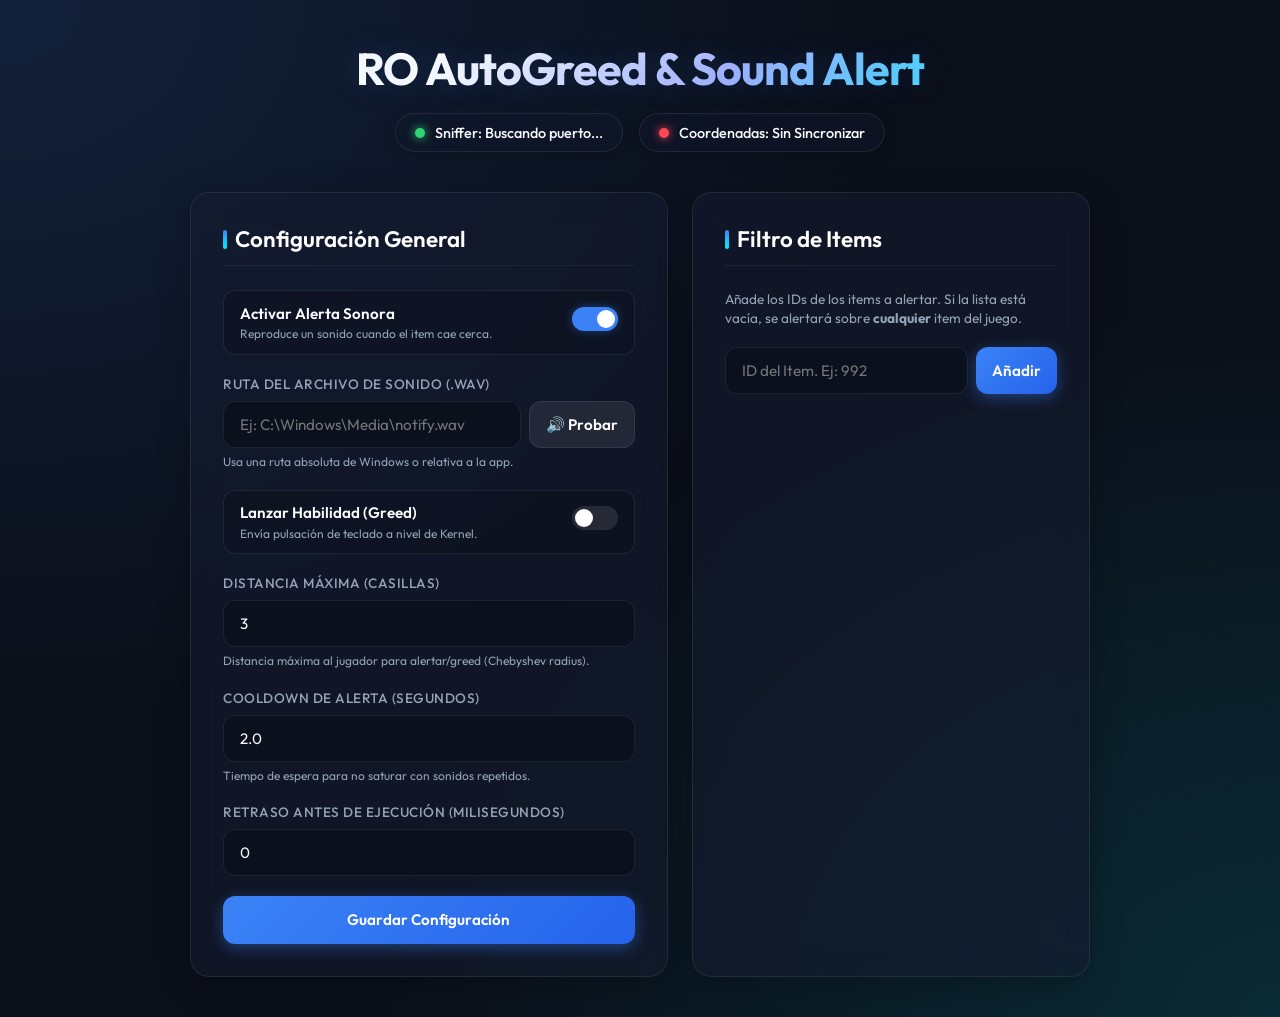
==== tracker/index.html @ 04ba1e52 "newtrack" ====
<!DOCTYPE html>
<html lang="es">
<head>
    <meta charset="UTF-8">
    <meta name="viewport" content="width=device-width, initial-scale=1.0">
    <title>RO AutoGreed & Sound Alert</title>
    <style>
        @import url('https://fonts.googleapis.com/css2?family=Outfit:wght@300;400;500;600;700&display=swap');

        :root {
            --bg-color: #0b0f19;
            --card-bg: rgba(20, 28, 48, 0.6);
            --primary: #3b82f6;
            --primary-glow: rgba(59, 130, 246, 0.4);
            --primary-hover: #2563eb;
            --accent: #00f2fe;
            --accent-glow: rgba(0, 242, 254, 0.3);
            --text: #f8fafc;
            --text-muted: #94a3b8;
            --danger: #ff4757;
            --success: #2ed573;
            --warning: #ffa502;
            --card-border: rgba(255, 255, 255, 0.08);
        }

        * {
            box-sizing: border-box;
            margin: 0;
            padding: 0;
        }

        body {
            font-family: 'Outfit', sans-serif;
            background: var(--bg-color);
            color: var(--text);
            min-height: 100vh;
            display: flex;
            justify-content: center;
            align-items: flex-start;
            padding: 2.5rem 1.5rem;
            overflow-x: hidden;
            background-image: 
                radial-gradient(at 0% 0%, rgba(59, 130, 246, 0.15) 0px, transparent 50%),
                radial-gradient(at 100% 100%, rgba(0, 242, 254, 0.12) 0px, transparent 50%);
        }

        .container {
            max-width: 900px;
            width: 100%;
        }

        .header {
            text-align: center;
            margin-bottom: 2.5rem;
            position: relative;
        }

        .header h1 {
            font-size: 2.8rem;
            font-weight: 700;
            letter-spacing: -1px;
            margin-bottom: 0.75rem;
            background: linear-gradient(135deg, #ffffff 30%, #a5b4fc 60%, var(--accent) 100%);
            -webkit-background-clip: text;
            -webkit-text-fill-color: transparent;
            text-shadow: 0 0 30px rgba(59, 130, 246, 0.2);
        }

        .status-badge-container {
            display: flex;
            justify-content: center;
            gap: 1rem;
            flex-wrap: wrap;
            margin-top: 1rem;
        }

        .status-badge {
            display: inline-flex;
            align-items: center;
            gap: 0.6rem;
            padding: 0.6rem 1.2rem;
            border-radius: 50px;
            background: rgba(15, 23, 42, 0.6);
            border: 1px solid var(--card-border);
            font-size: 0.9rem;
            font-weight: 500;
            backdrop-filter: blur(10px);
            box-shadow: 0 4px 15px rgba(0, 0, 0, 0.2);
            transition: all 0.3s ease;
        }

        .status-dot {
            width: 10px;
            height: 10px;
            border-radius: 50%;
            transition: all 0.3s ease;
        }

        .status-dot.active {
            background: var(--success);
            box-shadow: 0 0 10px var(--success);
            animation: pulse 2s infinite;
        }

        .status-dot.warning {
            background: var(--warning);
            box-shadow: 0 0 10px var(--warning);
            animation: pulse-warn 2s infinite;
        }

        .status-dot.inactive {
            background: var(--danger);
            box-shadow: 0 0 10px var(--danger);
        }

        @keyframes pulse {
            0% { box-shadow: 0 0 0 0 rgba(46, 213, 115, 0.4); }
            70% { box-shadow: 0 0 0 8px rgba(46, 213, 115, 0); }
            100% { box-shadow: 0 0 0 0 rgba(46, 213, 115, 0); }
        }

        @keyframes pulse-warn {
            0% { box-shadow: 0 0 0 0 rgba(255, 165, 2, 0.4); }
            70% { box-shadow: 0 0 0 8px rgba(255, 165, 2, 0); }
            100% { box-shadow: 0 0 0 0 rgba(255, 165, 2, 0); }
        }

        .grid {
            display: grid;
            grid-template-columns: 1.2fr 1fr;
            gap: 1.5rem;
        }

        @media (max-width: 768px) {
            .grid {
                grid-template-columns: 1fr;
            }
        }

        .card {
            background: var(--card-bg);
            border: 1px solid var(--card-border);
            border-radius: 1.2rem;
            padding: 2rem;
            backdrop-filter: blur(16px);
            box-shadow: 0 8px 32px rgba(0, 0, 0, 0.25);
            transition: transform 0.3s ease, border-color 0.3s ease;
        }

        .card:hover {
            border-color: rgba(255, 255, 255, 0.15);
        }

        .card h2 {
            font-size: 1.4rem;
            font-weight: 600;
            margin-bottom: 1.5rem;
            display: flex;
            align-items: center;
            gap: 0.5rem;
            color: #ffffff;
            border-bottom: 1px solid rgba(255, 255, 255, 0.05);
            padding-bottom: 0.75rem;
        }

        .card h2::before {
            content: '';
            display: inline-block;
            width: 4px;
            height: 1.2rem;
            background: linear-gradient(to bottom, var(--primary), var(--accent));
            border-radius: 2px;
        }

        .form-group {
            margin-bottom: 1.25rem;
            position: relative;
        }

        label {
            display: block;
            margin-bottom: 0.5rem;
            color: var(--text-muted);
            font-size: 0.85rem;
            font-weight: 500;
            text-transform: uppercase;
            letter-spacing: 0.5px;
        }

        input[type="text"], input[type="number"] {
            width: 100%;
            padding: 0.8rem 1rem;
            background: rgba(10, 15, 28, 0.8);
            border: 1px solid var(--card-border);
            border-radius: 0.75rem;
            color: var(--text);
            font-family: inherit;
            font-size: 0.95rem;
            transition: all 0.3s ease;
        }

        input[type="text"]:focus, input[type="number"]:focus {
            outline: none;
            border-color: var(--primary);
            box-shadow: 0 0 12px var(--primary-glow);
            background: rgba(10, 15, 28, 0.95);
        }

        .toggle-group {
            display: flex;
            align-items: center;
            justify-content: space-between;
            padding: 0.8rem 1rem;
            background: rgba(10, 15, 28, 0.4);
            border: 1px solid var(--card-border);
            border-radius: 0.75rem;
            margin-bottom: 1.25rem;
            transition: background 0.3s ease;
        }

        .toggle-group:hover {
            background: rgba(10, 15, 28, 0.6);
        }

        .toggle-label {
            display: flex;
            flex-direction: column;
            gap: 0.2rem;
        }

        .toggle-title {
            font-size: 0.95rem;
            font-weight: 600;
        }

        .toggle-desc {
            font-size: 0.75rem;
            color: var(--text-muted);
        }

        /* Custom Switch */
        .switch {
            position: relative;
            display: inline-block;
            width: 46px;
            height: 24px;
        }

        .switch input {
            opacity: 0;
            width: 0;
            height: 0;
        }

        .slider {
            position: absolute;
            cursor: pointer;
            top: 0;
            left: 0;
            right: 0;
            bottom: 0;
            background-color: rgba(255, 255, 255, 0.1);
            transition: .3s;
            border-radius: 34px;
        }

        .slider:before {
            position: absolute;
            content: "";
            height: 18px;
            width: 18px;
            left: 3px;
            bottom: 3px;
            background-color: white;
            transition: .3s;
            border-radius: 50%;
        }

        input:checked + .slider {
            background-color: var(--primary);
            box-shadow: 0 0 10px var(--primary-glow);
        }

        input:checked + .slider:before {
            transform: translateX(22px);
        }

        .btn {
            width: 100%;
            padding: 0.9rem 1.5rem;
            background: linear-gradient(135deg, var(--primary) 0%, var(--primary-hover) 100%);
            color: white;
            border: none;
            border-radius: 0.75rem;
            font-family: inherit;
            font-size: 0.95rem;
            font-weight: 600;
            cursor: pointer;
            transition: all 0.3s ease;
            box-shadow: 0 4px 15px var(--primary-glow);
            display: inline-flex;
            justify-content: center;
            align-items: center;
            gap: 0.5rem;
        }

        .btn:hover {
            transform: translateY(-2px);
            box-shadow: 0 6px 20px rgba(59, 130, 246, 0.6);
        }

        .btn:active {
            transform: translateY(1px);
        }

        .btn-secondary {
            background: rgba(255, 255, 255, 0.08);
            box-shadow: none;
            border: 1px solid var(--card-border);
            color: #ffffff;
            margin-top: 0.5rem;
        }

        .btn-secondary:hover {
            background: rgba(255, 255, 255, 0.15);
            box-shadow: 0 4px 15px rgba(255, 255, 255, 0.05);
            border-color: rgba(255, 255, 255, 0.2);
            color: #ffffff;
        }

        .input-with-btn {
            display: flex;
            gap: 0.5rem;
        }

        .input-with-btn input {
            flex: 1;
        }

        .input-with-btn .btn-mini {
            width: auto;
            padding: 0.8rem 1rem;
            white-space: nowrap;
        }

        .item-list {
            display: flex;
            flex-direction: column;
            gap: 0.75rem;
            max-height: 400px;
            overflow-y: auto;
            padding-right: 0.5rem;
        }

        .item-list::-webkit-scrollbar {
            width: 6px;
        }

        .item-list::-webkit-scrollbar-track {
            background: rgba(0, 0, 0, 0.1);
            border-radius: 10px;
        }

        .item-list::-webkit-scrollbar-thumb {
            background: rgba(255, 255, 255, 0.1);
            border-radius: 10px;
        }

        .item-tag {
            background: rgba(15, 23, 42, 0.8);
            border: 1px solid var(--card-border);
            padding: 0.8rem 1rem;
            border-radius: 0.75rem;
            display: flex;
            justify-content: space-between;
            align-items: center;
            transition: all 0.2s ease;
        }

        .item-tag:hover {
            border-color: rgba(59, 130, 246, 0.3);
            background: rgba(15, 23, 42, 0.95);
        }

        .item-info {
            display: flex;
            align-items: center;
            gap: 0.75rem;
        }

        .item-img {
            width: 32px;
            height: 32px;
            object-fit: contain;
            background: rgba(255, 255, 255, 0.05);
            border-radius: 6px;
            padding: 2px;
        }

        .item-id {
            font-family: 'Courier New', Courier, monospace;
            font-weight: 700;
            font-size: 1rem;
            color: var(--accent);
        }

        .btn-danger {
            background: transparent;
            color: var(--danger);
            border: 1px solid rgba(255, 71, 87, 0.3);
            padding: 0.4rem 0.8rem;
            border-radius: 0.5rem;
            font-weight: 600;
            font-size: 0.85rem;
            cursor: pointer;
            transition: all 0.2s ease;
        }

        .btn-danger:hover {
            background: var(--danger);
            color: white;
            box-shadow: 0 0 10px rgba(255, 71, 87, 0.4);
            border-color: var(--danger);
        }

        .empty-list {
            text-align: center;
            color: var(--text-muted);
            font-style: italic;
            padding: 2rem 0;
            font-size: 0.95rem;
        }

        /* Tooltip style */
        .tooltip {
            font-size: 0.75rem;
            color: var(--text-muted);
            margin-top: 0.4rem;
            line-height: 1.3;
        }
    </style>
</head>
<body>
    <div class="container">
        <div class="header">
            <h1>RO AutoGreed & Sound Alert</h1>
            <div class="status-badge-container">
                <div class="status-badge">
                    <div class="status-dot active" id="sniffer-dot"></div>
                    <span id="sniffer-status">Sniffer: Buscando puerto...</span>
                </div>
                <div class="status-badge">
                    <div class="status-dot inactive" id="sync-dot"></div>
                    <span id="sync-status">Coordenadas: Sin Sincronizar</span>
                </div>
            </div>
        </div>

        <div class="grid">
            <div class="card">
                <h2>Configuración General</h2>
                
                <div class="toggle-group">
                    <div class="toggle-label">
                        <span class="toggle-title">Activar Alerta Sonora</span>
                        <span class="toggle-desc">Reproduce un sonido cuando el item cae cerca.</span>
                    </div>
                    <label class="switch">
                        <input type="checkbox" id="play_sound" checked>
                        <span class="slider"></span>
                    </label>
                </div>

                <div class="form-group" id="sound-path-group">
                    <label for="sound_path">Ruta del Archivo de Sonido (.wav)</label>
                    <div class="input-with-btn">
                        <input type="text" id="sound_path" placeholder="Ej: C:\Windows\Media\notify.wav">
                        <button class="btn btn-mini btn-secondary" onclick="testSound()" style="margin:0;">🔊 Probar</button>
                    </div>
                    <p class="tooltip">Usa una ruta absoluta de Windows o relativa a la app.</p>
                </div>

                <div class="toggle-group">
                    <div class="toggle-label">
                        <span class="toggle-title">Lanzar Habilidad (Greed)</span>
                        <span class="toggle-desc">Envía pulsación de teclado a nivel de Kernel.</span>
                    </div>
                    <label class="switch">
                        <input type="checkbox" id="cast_skill">
                        <span class="slider"></span>
                    </label>
                </div>

                <div class="form-group" id="hotkey-group" style="display: none;">
                    <label for="hotkey">Tecla de la Skill Greed</label>
                    <input type="text" id="hotkey" maxlength="1" placeholder="Ej: 3">
                </div>

                <div class="form-group">
                    <label for="max_distance">Distancia Máxima (Casillas)</label>
                    <input type="number" id="max_distance" min="1" max="15" value="3">
                    <p class="tooltip">Distancia máxima al jugador para alertar/greed (Chebyshev radius).</p>
                </div>

                <div class="form-group">
                    <label for="cooldown">Cooldown de Alerta (Segundos)</label>
                    <input type="number" id="cooldown" min="0.5" max="60.0" step="0.5" value="2.0">
                    <p class="tooltip">Tiempo de espera para no saturar con sonidos repetidos.</p>
                </div>

                <div class="form-group" id="delay-group">
                    <label for="delay_ms">Retraso antes de Ejecución (Milisegundos)</label>
                    <input type="number" id="delay_ms" min="0" max="5000" step="50" value="0">
                </div>

                <button class="btn" onclick="saveSettings()">Guardar Configuración</button>
            </div>

            <div class="card">
                <h2>Filtro de Items</h2>
                <p style="color: var(--text-muted); font-size: 0.85rem; margin-bottom: 1.2rem; line-height: 1.4;">
                    Añade los IDs de los items a alertar. Si la lista está vacía, se alertará sobre <strong>cualquier</strong> item del juego.
                </p>

                <div class="form-group">
                    <div class="input-with-btn">
                        <input type="number" id="new-item" placeholder="ID del Item. Ej: 992">
                        <button class="btn btn-mini" onclick="addItem()">Añadir</button>
                    </div>
                </div>

                <div class="item-list" id="item-list">
                    <!-- Dinámico -->
                </div>
            </div>
        </div>
    </div>

    <script>
        let config = {
            hotkey: '3',
            cooldown: 2.0,
            delay_ms: 0,
            items: [],
            max_distance: 3,
            play_sound: true,
            cast_skill: false,
            sound_path: 'C:\\Windows\\Media\\notify.wav'
        };

        // Mostrar u ocultar campos según switches
        document.getElementById('cast_skill').addEventListener('change', function(e) {
            document.getElementById('hotkey-group').style.display = e.target.checked ? 'block' : 'none';
            document.getElementById('delay-group').style.display = e.target.checked ? 'block' : 'none';
        });

        async function fetchConfig() {
            try {
                const res = await fetch('/api/config');
                config = await res.json();
                
                document.getElementById('play_sound').checked = config.play_sound !== undefined ? config.play_sound : true;
                document.getElementById('sound_path').value = config.sound_path || '';
                document.getElementById('cast_skill').checked = !!config.cast_skill;
                document.getElementById('hotkey').value = config.hotkey || '3';
                document.getElementById('max_distance').value = config.max_distance !== undefined ? config.max_distance : 3;
                document.getElementById('cooldown').value = config.cooldown !== undefined ? config.cooldown : 2.0;
                document.getElementById('delay_ms').value = config.delay_ms !== undefined ? config.delay_ms : 0;

                // Actualizar vistas condicionales
                document.getElementById('hotkey-group').style.display = config.cast_skill ? 'block' : 'none';
                document.getElementById('delay-group').style.display = config.cast_skill ? 'block' : 'none';
                
                renderItems();
            } catch (e) {
                console.error("Error cargando configuración:", e);
            }
        }

        async function saveSettings() {
            config.play_sound = document.getElementById('play_sound').checked;
            config.sound_path = document.getElementById('sound_path').value;
            config.cast_skill = document.getElementById('cast_skill').checked;
            config.hotkey = document.getElementById('hotkey').value;
            config.max_distance = parseInt(document.getElementById('max_distance').value) || 3;
            config.cooldown = parseFloat(document.getElementById('cooldown').value) || 2.0;
            config.delay_ms = parseInt(document.getElementById('delay_ms').value) || 0;
            
            try {
                const res = await fetch('/api/config', {
                    method: 'POST',
                    headers: { 'Content-Type': 'application/json' },
                    body: JSON.stringify(config)
                });
                const result = await res.json();
                if (result.status === 'ok') {
                    alert('¡Configuración guardada e implementada al instante!');
                }
            } catch(e) {
                alert('Error al guardar la configuración.');
            }
        }

        async function testSound() {
            const soundPath = document.getElementById('sound_path').value;
            try {
                const res = await fetch('/api/test_sound', {
                    method: 'POST',
                    headers: { 'Content-Type': 'application/json' },
                    body: JSON.stringify({ sound_path: soundPath })
                });
                const result = await res.json();
                if (result.status === 'warning') {
                    alert('Aviso: ' + result.message);
                } else if (result.status === 'error') {
                    alert('Error reproduciendo sonido: ' + result.message);
                }
            } catch (e) {
                alert('No se pudo establecer conexión con el servidor para probar sonido.');
            }
        }

        async function addItem() {
            const input = document.getElementById('new-item');
            const val = parseInt(input.value);
            if (val && !config.items.includes(val)) {
                config.items.push(val);
                input.value = '';
                await saveSettings();
                renderItems();
            }
        }

        async function removeItem(id) {
            config.items = config.items.filter(i => i !== id);
            await saveSettings();
            renderItems();
        }

        function renderItems() {
            const container = document.getElementById('item-list');
            container.innerHTML = '';
            
            if (config.items.length === 0) {
                container.innerHTML = '<div class="empty-list">Alertando con CUALQUIER Item (Filtro Vacío).</div>';
                return;
            }

            config.items.forEach(item => {
                const div = document.createElement('div');
                div.className = 'item-tag';
                div.innerHTML = `
                    <div class="item-info">
                        <img class="item-img" src="https://static.divine-pride.net/images/items/item/${item}.png" 
                             onerror="this.src='data:image/svg+xml;utf8,<svg xmlns=%27http://www.w3.org/2000/svg%27 width=%2724%27 height=%2724%27 viewBox=%270 0 24 24%27 fill=%27none%27 stroke=%27%2394a3b8%27 stroke-width=%272%27 stroke-linecap=%27round%27 stroke-linejoin=%27round%27><circle cx=%2712%27 cy=%2712%27 r=%2710%27></circle><line x1=%2712%27 y1=%278%27 x2=%2712%27 y2=%2712%27></line><line x1=%2712%27 y1=%2716%27 x2=%2712.01%27 y2=%2716%27></line></svg>'" 
                             alt="Item">
                        <span class="item-id">ID: ${item}</span>
                    </div>
                    <button class="btn-danger" onclick="removeItem(${item})">Eliminar</button>
                `;
                container.appendChild(div);
            });
        }

        // Cargar configuración inicial
        fetchConfig();

        // Actualizar estados del sniffer y sincronización cada 2 segundos
        setInterval(async () => {
            try {
                // Sincronización y coordenadas
                const resStatus = await fetch('/api/status');
                const statusData = await resStatus.json();
                
                const syncDot = document.getElementById('sync-dot');
                const syncStatus = document.getElementById('sync-status');
                
                if (statusData.synchronized) {
                    syncDot.className = 'status-dot active';
                    syncStatus.textContent = `Coordenadas: ${statusData.player_x}, ${statusData.player_y}`;
                } else {
                    syncDot.className = 'status-dot warning';
                    syncStatus.textContent = "Coordenadas: Camina para sincronizar";
                }

                // Estado de Conexión del backend
                const snifferDot = document.getElementById('sniffer-dot');
                const snifferStatus = document.getElementById('sniffer-status');
                
                const resConfig = await fetch('/api/config');
                if (resConfig.ok) {
                    snifferDot.className = 'status-dot active';
                    snifferStatus.textContent = "Servicio: Conectado";
                }
            } catch (e) {
                // Desconectado
                const snifferDot = document.getElementById('sniffer-dot');
                const snifferStatus = document.getElementById('sniffer-status');
                snifferDot.className = 'status-dot inactive';
                snifferStatus.textContent = "Servicio: Desconectado";

                const syncDot = document.getElementById('sync-dot');
                const syncStatus = document.getElementById('sync-status');
                syncDot.className = 'status-dot inactive';
                syncStatus.textContent = "Coordenadas: Desconectadas";
            }
        }, 2000);
    </script>
</body>
</html>
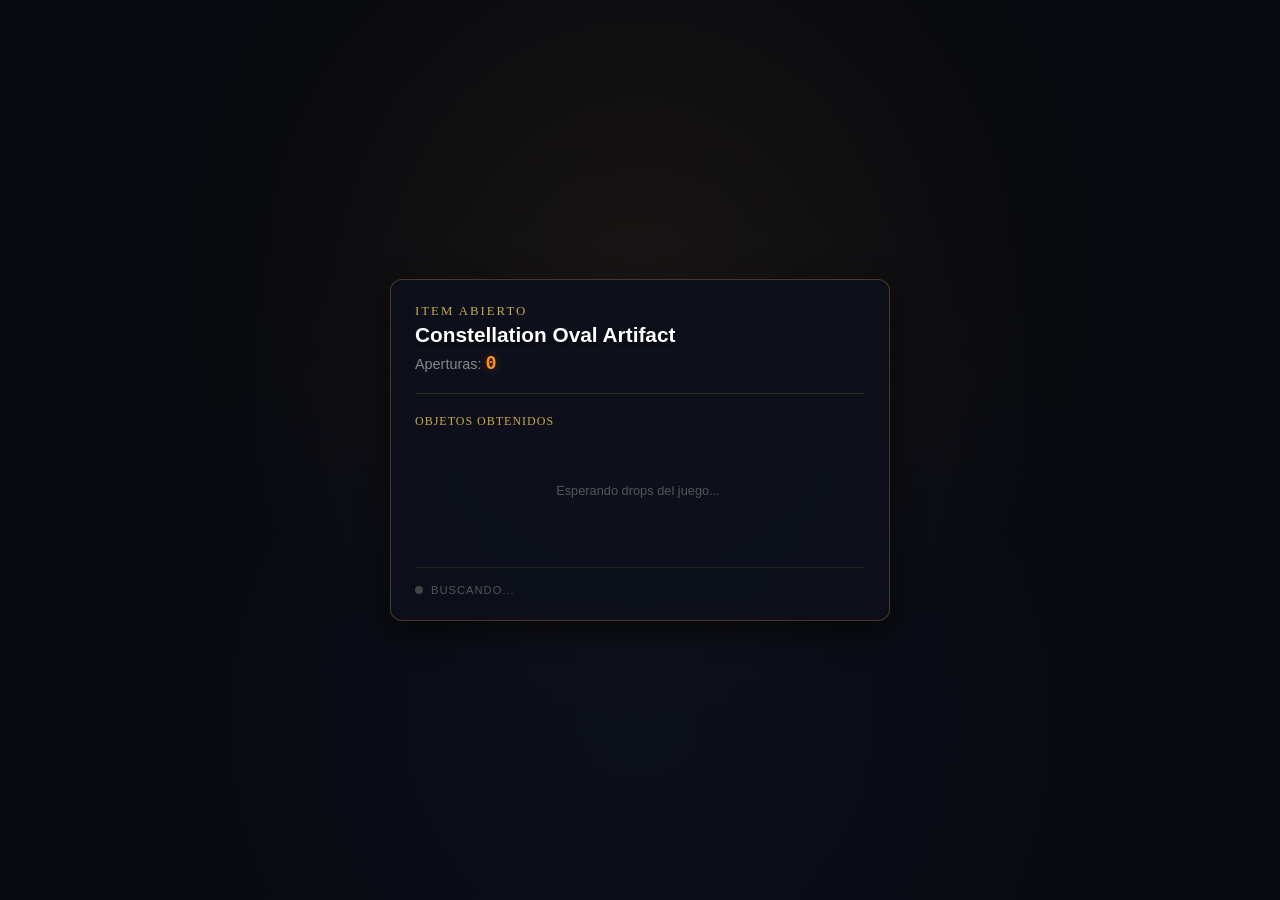
==== commit 73e0fe2f: "changelog index" ====
--- a/tracker/index.html
+++ b/tracker/index.html
@@ -1,710 +1,553 @@
 <!DOCTYPE html>
 <html lang="es">
 <head>
-    <meta charset="UTF-8">
-    <meta name="viewport" content="width=device-width, initial-scale=1.0">
-    <title>RO AutoGreed & Sound Alert</title>
-    <style>
-        @import url('https://fonts.googleapis.com/css2?family=Outfit:wght@300;400;500;600;700&display=swap');
-
-        :root {
-            --bg-color: #0b0f19;
-            --card-bg: rgba(20, 28, 48, 0.6);
-            --primary: #3b82f6;
-            --primary-glow: rgba(59, 130, 246, 0.4);
-            --primary-hover: #2563eb;
-            --accent: #00f2fe;
-            --accent-glow: rgba(0, 242, 254, 0.3);
-            --text: #f8fafc;
-            --text-muted: #94a3b8;
-            --danger: #ff4757;
-            --success: #2ed573;
-            --warning: #ffa502;
-            --card-border: rgba(255, 255, 255, 0.08);
-        }
-
-        * {
-            box-sizing: border-box;
-            margin: 0;
-            padding: 0;
-        }
-
-        body {
-            font-family: 'Outfit', sans-serif;
-            background: var(--bg-color);
-            color: var(--text);
-            min-height: 100vh;
-            display: flex;
-            justify-content: center;
-            align-items: flex-start;
-            padding: 2.5rem 1.5rem;
-            overflow-x: hidden;
-            background-image: 
-                radial-gradient(at 0% 0%, rgba(59, 130, 246, 0.15) 0px, transparent 50%),
-                radial-gradient(at 100% 100%, rgba(0, 242, 254, 0.12) 0px, transparent 50%);
-        }
-
-        .container {
-            max-width: 900px;
-            width: 100%;
-        }
-
-        .header {
-            text-align: center;
-            margin-bottom: 2.5rem;
-            position: relative;
-        }
-
-        .header h1 {
-            font-size: 2.8rem;
-            font-weight: 700;
-            letter-spacing: -1px;
-            margin-bottom: 0.75rem;
-            background: linear-gradient(135deg, #ffffff 30%, #a5b4fc 60%, var(--accent) 100%);
-            -webkit-background-clip: text;
-            -webkit-text-fill-color: transparent;
-            text-shadow: 0 0 30px rgba(59, 130, 246, 0.2);
-        }
-
-        .status-badge-container {
-            display: flex;
-            justify-content: center;
-            gap: 1rem;
-            flex-wrap: wrap;
-            margin-top: 1rem;
-        }
-
-        .status-badge {
-            display: inline-flex;
-            align-items: center;
-            gap: 0.6rem;
-            padding: 0.6rem 1.2rem;
-            border-radius: 50px;
-            background: rgba(15, 23, 42, 0.6);
-            border: 1px solid var(--card-border);
-            font-size: 0.9rem;
-            font-weight: 500;
-            backdrop-filter: blur(10px);
-            box-shadow: 0 4px 15px rgba(0, 0, 0, 0.2);
-            transition: all 0.3s ease;
-        }
-
-        .status-dot {
-            width: 10px;
-            height: 10px;
-            border-radius: 50%;
-            transition: all 0.3s ease;
-        }
-
-        .status-dot.active {
-            background: var(--success);
-            box-shadow: 0 0 10px var(--success);
-            animation: pulse 2s infinite;
-        }
-
-        .status-dot.warning {
-            background: var(--warning);
-            box-shadow: 0 0 10px var(--warning);
-            animation: pulse-warn 2s infinite;
-        }
-
-        .status-dot.inactive {
-            background: var(--danger);
-            box-shadow: 0 0 10px var(--danger);
-        }
-
-        @keyframes pulse {
-            0% { box-shadow: 0 0 0 0 rgba(46, 213, 115, 0.4); }
-            70% { box-shadow: 0 0 0 8px rgba(46, 213, 115, 0); }
-            100% { box-shadow: 0 0 0 0 rgba(46, 213, 115, 0); }
-        }
-
-        @keyframes pulse-warn {
-            0% { box-shadow: 0 0 0 0 rgba(255, 165, 2, 0.4); }
-            70% { box-shadow: 0 0 0 8px rgba(255, 165, 2, 0); }
-            100% { box-shadow: 0 0 0 0 rgba(255, 165, 2, 0); }
-        }
-
-        .grid {
-            display: grid;
-            grid-template-columns: 1.2fr 1fr;
-            gap: 1.5rem;
-        }
-
-        @media (max-width: 768px) {
-            .grid {
-                grid-template-columns: 1fr;
-            }
-        }
-
-        .card {
-            background: var(--card-bg);
-            border: 1px solid var(--card-border);
-            border-radius: 1.2rem;
-            padding: 2rem;
-            backdrop-filter: blur(16px);
-            box-shadow: 0 8px 32px rgba(0, 0, 0, 0.25);
-            transition: transform 0.3s ease, border-color 0.3s ease;
-        }
-
-        .card:hover {
-            border-color: rgba(255, 255, 255, 0.15);
-        }
-
-        .card h2 {
-            font-size: 1.4rem;
-            font-weight: 600;
-            margin-bottom: 1.5rem;
-            display: flex;
-            align-items: center;
-            gap: 0.5rem;
-            color: #ffffff;
-            border-bottom: 1px solid rgba(255, 255, 255, 0.05);
-            padding-bottom: 0.75rem;
-        }
-
-        .card h2::before {
-            content: '';
-            display: inline-block;
-            width: 4px;
-            height: 1.2rem;
-            background: linear-gradient(to bottom, var(--primary), var(--accent));
-            border-radius: 2px;
-        }
-
-        .form-group {
-            margin-bottom: 1.25rem;
-            position: relative;
-        }
-
-        label {
-            display: block;
-            margin-bottom: 0.5rem;
-            color: var(--text-muted);
-            font-size: 0.85rem;
-            font-weight: 500;
-            text-transform: uppercase;
-            letter-spacing: 0.5px;
-        }
-
-        input[type="text"], input[type="number"] {
-            width: 100%;
-            padding: 0.8rem 1rem;
-            background: rgba(10, 15, 28, 0.8);
-            border: 1px solid var(--card-border);
-            border-radius: 0.75rem;
-            color: var(--text);
-            font-family: inherit;
-            font-size: 0.95rem;
-            transition: all 0.3s ease;
-        }
-
-        input[type="text"]:focus, input[type="number"]:focus {
-            outline: none;
-            border-color: var(--primary);
-            box-shadow: 0 0 12px var(--primary-glow);
-            background: rgba(10, 15, 28, 0.95);
-        }
-
-        .toggle-group {
-            display: flex;
-            align-items: center;
-            justify-content: space-between;
-            padding: 0.8rem 1rem;
-            background: rgba(10, 15, 28, 0.4);
-            border: 1px solid var(--card-border);
-            border-radius: 0.75rem;
-            margin-bottom: 1.25rem;
-            transition: background 0.3s ease;
-        }
-
-        .toggle-group:hover {
-            background: rgba(10, 15, 28, 0.6);
-        }
-
-        .toggle-label {
-            display: flex;
-            flex-direction: column;
-            gap: 0.2rem;
-        }
-
-        .toggle-title {
-            font-size: 0.95rem;
-            font-weight: 600;
-        }
-
-        .toggle-desc {
-            font-size: 0.75rem;
-            color: var(--text-muted);
-        }
-
-        /* Custom Switch */
-        .switch {
-            position: relative;
-            display: inline-block;
-            width: 46px;
-            height: 24px;
-        }
-
-        .switch input {
-            opacity: 0;
-            width: 0;
-            height: 0;
-        }
-
-        .slider {
-            position: absolute;
-            cursor: pointer;
-            top: 0;
-            left: 0;
-            right: 0;
-            bottom: 0;
-            background-color: rgba(255, 255, 255, 0.1);
-            transition: .3s;
-            border-radius: 34px;
-        }
-
-        .slider:before {
-            position: absolute;
-            content: "";
-            height: 18px;
-            width: 18px;
-            left: 3px;
-            bottom: 3px;
-            background-color: white;
-            transition: .3s;
-            border-radius: 50%;
-        }
-
-        input:checked + .slider {
-            background-color: var(--primary);
-            box-shadow: 0 0 10px var(--primary-glow);
-        }
-
-        input:checked + .slider:before {
-            transform: translateX(22px);
-        }
-
-        .btn {
-            width: 100%;
-            padding: 0.9rem 1.5rem;
-            background: linear-gradient(135deg, var(--primary) 0%, var(--primary-hover) 100%);
-            color: white;
-            border: none;
-            border-radius: 0.75rem;
-            font-family: inherit;
-            font-size: 0.95rem;
-            font-weight: 600;
-            cursor: pointer;
-            transition: all 0.3s ease;
-            box-shadow: 0 4px 15px var(--primary-glow);
-            display: inline-flex;
-            justify-content: center;
-            align-items: center;
-            gap: 0.5rem;
-        }
-
-        .btn:hover {
-            transform: translateY(-2px);
-            box-shadow: 0 6px 20px rgba(59, 130, 246, 0.6);
-        }
-
-        .btn:active {
-            transform: translateY(1px);
-        }
-
-        .btn-secondary {
-            background: rgba(255, 255, 255, 0.08);
-            box-shadow: none;
-            border: 1px solid var(--card-border);
-            color: #ffffff;
-            margin-top: 0.5rem;
-        }
-
-        .btn-secondary:hover {
-            background: rgba(255, 255, 255, 0.15);
-            box-shadow: 0 4px 15px rgba(255, 255, 255, 0.05);
-            border-color: rgba(255, 255, 255, 0.2);
-            color: #ffffff;
-        }
-
-        .input-with-btn {
-            display: flex;
-            gap: 0.5rem;
-        }
-
-        .input-with-btn input {
-            flex: 1;
-        }
-
-        .input-with-btn .btn-mini {
-            width: auto;
-            padding: 0.8rem 1rem;
-            white-space: nowrap;
-        }
-
-        .item-list {
-            display: flex;
-            flex-direction: column;
-            gap: 0.75rem;
-            max-height: 400px;
-            overflow-y: auto;
-            padding-right: 0.5rem;
-        }
-
-        .item-list::-webkit-scrollbar {
-            width: 6px;
-        }
-
-        .item-list::-webkit-scrollbar-track {
-            background: rgba(0, 0, 0, 0.1);
-            border-radius: 10px;
-        }
-
-        .item-list::-webkit-scrollbar-thumb {
-            background: rgba(255, 255, 255, 0.1);
-            border-radius: 10px;
-        }
-
-        .item-tag {
-            background: rgba(15, 23, 42, 0.8);
-            border: 1px solid var(--card-border);
-            padding: 0.8rem 1rem;
-            border-radius: 0.75rem;
-            display: flex;
-            justify-content: space-between;
-            align-items: center;
-            transition: all 0.2s ease;
-        }
-
-        .item-tag:hover {
-            border-color: rgba(59, 130, 246, 0.3);
-            background: rgba(15, 23, 42, 0.95);
-        }
-
-        .item-info {
-            display: flex;
-            align-items: center;
-            gap: 0.75rem;
-        }
-
-        .item-img {
-            width: 32px;
-            height: 32px;
-            object-fit: contain;
-            background: rgba(255, 255, 255, 0.05);
-            border-radius: 6px;
-            padding: 2px;
-        }
-
-        .item-id {
-            font-family: 'Courier New', Courier, monospace;
-            font-weight: 700;
-            font-size: 1rem;
-            color: var(--accent);
-        }
-
-        .btn-danger {
-            background: transparent;
-            color: var(--danger);
-            border: 1px solid rgba(255, 71, 87, 0.3);
-            padding: 0.4rem 0.8rem;
-            border-radius: 0.5rem;
-            font-weight: 600;
-            font-size: 0.85rem;
-            cursor: pointer;
-            transition: all 0.2s ease;
-        }
-
-        .btn-danger:hover {
-            background: var(--danger);
-            color: white;
-            box-shadow: 0 0 10px rgba(255, 71, 87, 0.4);
-            border-color: var(--danger);
-        }
-
-        .empty-list {
-            text-align: center;
-            color: var(--text-muted);
-            font-style: italic;
-            padding: 2rem 0;
-            font-size: 0.95rem;
-        }
-
-        /* Tooltip style */
-        .tooltip {
-            font-size: 0.75rem;
-            color: var(--text-muted);
-            margin-top: 0.4rem;
-            line-height: 1.3;
-        }
-    </style>
+<meta charset="UTF-8">
+<meta name="viewport" content="width=device-width, initial-scale=1.0">
+<title>RO Box Opener Tracker</title>
+<link href="https://fonts.googleapis.com/css2?family=Cinzel:wght@500;700&family=Inter:wght@300;400;600&display=swap" rel="stylesheet">
+<script>
+  // ======================================================
+  // CONFIGURACIÓN DE SERVIDOR
+  // Cambia SERVER_BASE si tu Ngrok cambia de dominio
+  // Cambia IMG_BASE si mueves las imágenes a otro servidor
+  // ======================================================
+  const SERVER_BASE = 'https://backtalk-aluminum-diaphragm.ngrok-free.dev';
+  const IMG_BASE    = 'https://rolawiki.org/tracker/data';
+</script>
+<style>
+  :root {
+    --gold: #c9a84c;
+    --gold-light: #f0d080;
+    --dark: #07090e;
+    --panel: rgba(13, 16, 27, 0.94);
+    --border: rgba(180, 140, 60, 0.35);
+    --jackpot: #ff9020;
+  }
+  * { margin: 0; padding: 0; box-sizing: border-box; }
+  body {
+    background: var(--dark);
+    font-family: 'Inter', sans-serif;
+    color: #ccc;
+    min-height: 100vh;
+    display: flex;
+    align-items: center;
+    justify-content: center;
+    overflow: hidden;
+    background-image: 
+      radial-gradient(circle at 50% 30%, rgba(120, 80, 40, 0.15) 0%, transparent 50%),
+      radial-gradient(circle at 50% 80%, rgba(40, 60, 120, 0.12) 0%, transparent 60%);
+  }
+
+  /* MAIN CARD */
+  .tracker-card {
+    width: 100%;
+    max-width: 500px;
+    background: var(--panel);
+    border: 1px solid var(--border);
+    border-radius: 12px;
+    box-shadow: 0 10px 30px rgba(0,0,0,0.6), 0 0 20px rgba(180,140,60,0.05);
+    padding: 24px;
+    display: flex;
+    flex-direction: column;
+    gap: 20px;
+    backdrop-filter: blur(10px);
+    position: relative;
+  }
+
+  /* BOX HEADER */
+  .box-header {
+    display: flex;
+    align-items: center;
+    gap: 20px;
+    border-bottom: 1px solid rgba(180,140,60,0.2);
+    padding-bottom: 20px;
+  }
+  .box-thumb {
+    width: 64px; height: 64px;
+    object-fit: contain;
+    border-radius: 8px;
+    background: rgba(255,255,255,0.03);
+    border: 2px solid var(--border);
+    padding: 4px;
+    image-rendering: pixelated;
+    box-shadow: 0 4px 10px rgba(0,0,0,0.4);
+  }
+  .box-info { flex: 1; }
+  .box-title-label {
+    font-family: 'Cinzel', serif;
+    font-size: 0.8rem;
+    color: var(--gold);
+    letter-spacing: 2px;
+    text-transform: uppercase;
+    margin-bottom: 4px;
+  }
+  .box-name {
+    font-size: 1.3rem;
+    color: #fff;
+    font-weight: 600;
+    line-height: 1.2;
+    text-shadow: 0 2px 4px rgba(0,0,0,0.5);
+  }
+  .box-total { font-size: 0.9rem; color: #888; margin-top: 4px; }
+  .box-total span {
+    color: var(--jackpot);
+    font-weight: 700;
+    font-size: 1.15rem;
+    font-family: monospace;
+    text-shadow: 0 0 10px rgba(255,144,32,0.3);
+  }
+
+  /* DROPS LIST */
+  .drop-list-container { display: flex; flex-direction: column; gap: 8px; }
+  .list-title {
+    font-family: 'Cinzel', serif;
+    font-size: 0.75rem;
+    color: var(--gold);
+    letter-spacing: 1px;
+    text-transform: uppercase;
+    margin-bottom: 4px;
+  }
+  .drop-list {
+    display: flex;
+    flex-direction: column;
+    gap: 8px;
+    max-height: 320px;
+    overflow-y: auto;
+    padding-right: 4px;
+  }
+  .drop-list::-webkit-scrollbar { width: 4px; }
+  .drop-list::-webkit-scrollbar-track { background: transparent; }
+  .drop-list::-webkit-scrollbar-thumb { background: rgba(180,140,60,0.3); border-radius: 4px; }
+
+  /* DROP ROW */
+  .drop-item {
+    display: flex;
+    align-items: center;
+    gap: 12px;
+    padding: 8px 12px;
+    background: rgba(255,255,255,0.02);
+    border-radius: 8px;
+    border: 1px solid rgba(255,255,255,0.04);
+    transition: 0.2s ease;
+    cursor: pointer;
+    user-select: none;
+  }
+  .drop-item:hover {
+    border-color: rgba(201,168,76,0.4);
+    background: rgba(201,168,76,0.05);
+    transform: translateX(3px);
+  }
+  .drop-item:hover .drop-name { color: var(--gold-light); }
+  .drop-img {
+    width: 32px; height: 32px;
+    object-fit: contain;
+    flex-shrink: 0;
+    image-rendering: pixelated;
+  }
+  .drop-img-err {
+    width: 32px; height: 32px;
+    background: rgba(255,255,255,0.04);
+    border-radius: 6px;
+    flex-shrink: 0;
+    display: flex;
+    align-items: center;
+    justify-content: center;
+    font-size: 0.7rem;
+    color: #666;
+  }
+  .drop-text { flex: 1; min-width: 0; }
+  .drop-name {
+    font-size: 0.85rem;
+    color: #ddd;
+    font-weight: 500;
+    white-space: nowrap;
+    overflow: hidden;
+    text-overflow: ellipsis;
+    transition: color 0.2s;
+  }
+  .drop-hint {
+    font-size: 0.62rem;
+    color: #444;
+    margin-top: 1px;
+    font-style: italic;
+  }
+  .drop-count {
+    font-family: monospace;
+    font-size: 0.95rem;
+    font-weight: 700;
+    color: var(--jackpot);
+    min-width: 25px;
+    text-align: right;
+  }
+  .drop-bar {
+    height: 3px;
+    background: rgba(255,144,32,0.1);
+    border-radius: 2px;
+    margin-top: 4px;
+    width: 100%;
+  }
+  .drop-bar-fill {
+    height: 100%;
+    background: var(--jackpot);
+    border-radius: 2px;
+    transition: 0.4s ease;
+  }
+  .no-drops {
+    font-size: 0.8rem;
+    color: #555;
+    text-align: center;
+    padding: 40px 10px;
+    line-height: 1.6;
+  }
+
+  /* FOOTER */
+  .card-footer {
+    display: flex;
+    align-items: center;
+    justify-content: space-between;
+    margin-top: 6px;
+    border-top: 1px solid rgba(180,140,60,0.12);
+    padding-top: 16px;
+  }
+  .status-group { display: flex; align-items: center; gap: 8px; }
+  .status-dot {
+    width: 8px; height: 8px;
+    border-radius: 50%;
+    background: #444;
+    transition: 0.4s;
+  }
+  .status-dot.on { background: #50ff80; box-shadow: 0 0 8px #50ff80; }
+  .status-label { font-size: 0.7rem; color: #555; text-transform: uppercase; letter-spacing: 1px; }
+
+  /* ===================== MODAL ===================== */
+  .modal-overlay {
+    position: fixed;
+    inset: 0;
+    background: rgba(4,5,10,0.82);
+    backdrop-filter: blur(8px);
+    display: flex;
+    align-items: center;
+    justify-content: center;
+    z-index: 100;
+    opacity: 0;
+    pointer-events: none;
+    transition: opacity 0.25s ease;
+  }
+  .modal-overlay.active {
+    opacity: 1;
+    pointer-events: all;
+  }
+  .modal-card {
+    width: 90%;
+    max-width: 420px;
+    max-height: 80vh;
+    background: rgba(11, 14, 24, 0.98);
+    border: 1px solid var(--border);
+    border-radius: 12px;
+    box-shadow: 0 20px 50px rgba(0,0,0,0.9);
+    display: flex;
+    flex-direction: column;
+    transform: translateY(16px) scale(0.97);
+    transition: transform 0.25s ease;
+  }
+  .modal-overlay.active .modal-card {
+    transform: translateY(0) scale(1);
+  }
+  .modal-header {
+    display: flex;
+    align-items: center;
+    gap: 12px;
+    padding: 16px 20px;
+    border-bottom: 1px solid rgba(180,140,60,0.15);
+    flex-shrink: 0;
+  }
+  .modal-item-img {
+    width: 36px; height: 36px;
+    object-fit: contain;
+    image-rendering: pixelated;
+    border-radius: 6px;
+    background: rgba(255,255,255,0.03);
+    border: 1px solid rgba(180,140,60,0.2);
+    padding: 3px;
+  }
+  .modal-titles { flex: 1; min-width: 0; }
+  .modal-item-name {
+    font-size: 1rem;
+    color: #fff;
+    font-weight: 600;
+    white-space: nowrap;
+    overflow: hidden;
+    text-overflow: ellipsis;
+  }
+  .modal-item-sub {
+    font-size: 0.7rem;
+    color: #666;
+    margin-top: 2px;
+  }
+  .modal-close {
+    background: transparent;
+    border: none;
+    color: #555;
+    font-size: 1.4rem;
+    cursor: pointer;
+    line-height: 1;
+    flex-shrink: 0;
+    transition: color 0.15s;
+    padding: 4px;
+  }
+  .modal-close:hover { color: #aaa; }
+  .modal-body {
+    overflow-y: auto;
+    flex: 1;
+    padding: 8px 0;
+  }
+  .modal-body::-webkit-scrollbar { width: 4px; }
+  .modal-body::-webkit-scrollbar-thumb { background: rgba(180,140,60,0.2); border-radius: 4px; }
+  .holder-row {
+    display: flex;
+    align-items: center;
+    justify-content: space-between;
+    padding: 10px 20px;
+    border-bottom: 1px solid rgba(255,255,255,0.03);
+    transition: background 0.15s;
+  }
+  .holder-row:last-child { border-bottom: none; }
+  .holder-row:hover { background: rgba(255,255,255,0.02); }
+  .holder-name {
+    display: flex;
+    align-items: center;
+    gap: 10px;
+    font-size: 0.88rem;
+    color: #ddd;
+  }
+  .holder-avatar {
+    width: 28px; height: 28px;
+    border-radius: 50%;
+    background: rgba(201,168,76,0.1);
+    border: 1px solid rgba(201,168,76,0.2);
+    display: flex;
+    align-items: center;
+    justify-content: center;
+    font-size: 0.75rem;
+    color: var(--gold);
+    flex-shrink: 0;
+    font-weight: 700;
+  }
+  .holder-time {
+    font-size: 0.72rem;
+    color: #555;
+    font-family: monospace;
+    white-space: nowrap;
+  }
+  .modal-empty {
+    font-size: 0.8rem;
+    color: #444;
+    text-align: center;
+    padding: 30px 20px;
+  }
+  .modal-summary {
+    font-size: 0.72rem;
+    color: #888;
+    text-align: center;
+    padding: 10px 20px;
+    border-top: 1px solid rgba(255,255,255,0.03);
+    flex-shrink: 0;
+  }
+  .modal-summary span { color: var(--jackpot); font-weight: 700; }
+</style>
 </head>
 <body>
-    <div class="container">
-        <div class="header">
-            <h1>RO AutoGreed & Sound Alert</h1>
-            <div class="status-badge-container">
-                <div class="status-badge">
-                    <div class="status-dot active" id="sniffer-dot"></div>
-                    <span id="sniffer-status">Sniffer: Buscando puerto...</span>
-                </div>
-                <div class="status-badge">
-                    <div class="status-dot inactive" id="sync-dot"></div>
-                    <span id="sync-status">Coordenadas: Sin Sincronizar</span>
-                </div>
-            </div>
+
+<!-- TRACKER CARD -->
+<div class="tracker-card">
+  <div class="box-header">
+    <img class="box-thumb" id="box-thumb"
+      src=""
+      onerror="this.style.display='none'"
+      alt="Caja">
+    <div class="box-info">
+      <div class="box-title-label">Item Abierto</div>
+      <div class="box-name" id="box-name">Constellation Oval Artifact</div>
+      <div class="box-total">Aperturas: <span id="box-total">0</span></div>
+    </div>
+  </div>
+
+  <div class="drop-list-container">
+    <div class="list-title">Objetos Obtenidos</div>
+    <div class="drop-list" id="drop-list">
+      <div class="no-drops" id="no-drops">Esperando drops del juego...</div>
+    </div>
+  </div>
+
+  <div class="card-footer">
+    <div class="status-group">
+      <div class="status-dot" id="status-dot"></div>
+      <div class="status-label" id="status-text">Buscando...</div>
+    </div>
+  </div>
+</div>
+
+<!-- MODAL: LISTA DE PERSONAJES -->
+<div class="modal-overlay" id="holders-modal" onclick="handleOverlayClick(event)">
+  <div class="modal-card">
+    <div class="modal-header">
+      <img class="modal-item-img" id="modal-item-img" src="" onerror="this.style.opacity='0.3'" alt="">
+      <div class="modal-titles">
+        <div class="modal-item-name" id="modal-item-name">—</div>
+        <div class="modal-item-sub" id="modal-item-sub">Personajes que obtuvieron este ítem</div>
+      </div>
+      <button class="modal-close" onclick="closeModal()">✕</button>
+    </div>
+    <div class="modal-body" id="modal-body">
+      <div class="modal-empty">Sin datos</div>
+    </div>
+    <div class="modal-summary" id="modal-summary"></div>
+  </div>
+</div>
+
+<script>
+  const dotEl    = document.getElementById('status-dot');
+  const statusTx = document.getElementById('status-text');
+  const listEl   = document.getElementById('drop-list');
+  const noEl     = document.getElementById('no-drops');
+  const totalEl  = document.getElementById('box-total');
+
+  // Establecer imagen del huevo principal
+  document.getElementById('box-thumb').src = `${IMG_BASE}/107756.png`;
+
+  function esc(s) {
+    return String(s)
+      .replace(/&/g,'&amp;')
+      .replace(/</g,'&lt;')
+      .replace(/>/g,'&gt;')
+      .replace(/"/g,'&quot;');
+  }
+
+  // === RENDER BOX TRACKER ===
+  function renderBoxTracker(data) {
+    totalEl.textContent = data.total || 0;
+    const items = data.items || [];
+
+    if (items.length === 0) {
+      listEl.innerHTML = '';
+      listEl.appendChild(noEl);
+      return;
+    }
+
+    const maxCount = items[0]?.count || 1;
+    listEl.innerHTML = '';
+
+    items.forEach(item => {
+      const pct     = Math.round((item.count / maxCount) * 100);
+      const img     = `${IMG_BASE}/${item.item_id}.png`;
+      const holders = item.holders || [];
+
+      const row = document.createElement('div');
+      row.className = 'drop-item';
+      row.title     = 'Click para ver quién lo obtuvo';
+      row.onclick   = () => showHolders(item.item_id, item.name, img, holders);
+
+      row.innerHTML = `
+        <img class="drop-img" src="${img}"
+          onerror="this.outerHTML='<div class=drop-img-err>?</div>'">
+        <div class="drop-text">
+          <div class="drop-name">${esc(item.name)}</div>
+          <div class="drop-hint">Click para ver personajes →</div>
+          <div class="drop-bar"><div class="drop-bar-fill" style="width:${pct}%"></div></div>
         </div>
-
-        <div class="grid">
-            <div class="card">
-                <h2>Configuración General</h2>
-                
-                <div class="toggle-group">
-                    <div class="toggle-label">
-                        <span class="toggle-title">Activar Alerta Sonora</span>
-                        <span class="toggle-desc">Reproduce un sonido cuando el item cae cerca.</span>
-                    </div>
-                    <label class="switch">
-                        <input type="checkbox" id="play_sound" checked>
-                        <span class="slider"></span>
-                    </label>
-                </div>
-
-                <div class="form-group" id="sound-path-group">
-                    <label for="sound_path">Ruta del Archivo de Sonido (.wav)</label>
-                    <div class="input-with-btn">
-                        <input type="text" id="sound_path" placeholder="Ej: C:\Windows\Media\notify.wav">
-                        <button class="btn btn-mini btn-secondary" onclick="testSound()" style="margin:0;">🔊 Probar</button>
-                    </div>
-                    <p class="tooltip">Usa una ruta absoluta de Windows o relativa a la app.</p>
-                </div>
-
-                <div class="toggle-group">
-                    <div class="toggle-label">
-                        <span class="toggle-title">Lanzar Habilidad (Greed)</span>
-                        <span class="toggle-desc">Envía pulsación de teclado a nivel de Kernel.</span>
-                    </div>
-                    <label class="switch">
-                        <input type="checkbox" id="cast_skill">
-                        <span class="slider"></span>
-                    </label>
-                </div>
-
-                <div class="form-group" id="hotkey-group" style="display: none;">
-                    <label for="hotkey">Tecla de la Skill Greed</label>
-                    <input type="text" id="hotkey" maxlength="1" placeholder="Ej: 3">
-                </div>
-
-                <div class="form-group">
-                    <label for="max_distance">Distancia Máxima (Casillas)</label>
-                    <input type="number" id="max_distance" min="1" max="15" value="3">
-                    <p class="tooltip">Distancia máxima al jugador para alertar/greed (Chebyshev radius).</p>
-                </div>
-
-                <div class="form-group">
-                    <label for="cooldown">Cooldown de Alerta (Segundos)</label>
-                    <input type="number" id="cooldown" min="0.5" max="60.0" step="0.5" value="2.0">
-                    <p class="tooltip">Tiempo de espera para no saturar con sonidos repetidos.</p>
-                </div>
-
-                <div class="form-group" id="delay-group">
-                    <label for="delay_ms">Retraso antes de Ejecución (Milisegundos)</label>
-                    <input type="number" id="delay_ms" min="0" max="5000" step="50" value="0">
-                </div>
-
-                <button class="btn" onclick="saveSettings()">Guardar Configuración</button>
-            </div>
-
-            <div class="card">
-                <h2>Filtro de Items</h2>
-                <p style="color: var(--text-muted); font-size: 0.85rem; margin-bottom: 1.2rem; line-height: 1.4;">
-                    Añade los IDs de los items a alertar. Si la lista está vacía, se alertará sobre <strong>cualquier</strong> item del juego.
-                </p>
-
-                <div class="form-group">
-                    <div class="input-with-btn">
-                        <input type="number" id="new-item" placeholder="ID del Item. Ej: 992">
-                        <button class="btn btn-mini" onclick="addItem()">Añadir</button>
-                    </div>
-                </div>
-
-                <div class="item-list" id="item-list">
-                    <!-- Dinámico -->
-                </div>
-            </div>
-        </div>
-    </div>
-
-    <script>
-        let config = {
-            hotkey: '3',
-            cooldown: 2.0,
-            delay_ms: 0,
-            items: [],
-            max_distance: 3,
-            play_sound: true,
-            cast_skill: false,
-            sound_path: 'C:\\Windows\\Media\\notify.wav'
-        };
-
-        // Mostrar u ocultar campos según switches
-        document.getElementById('cast_skill').addEventListener('change', function(e) {
-            document.getElementById('hotkey-group').style.display = e.target.checked ? 'block' : 'none';
-            document.getElementById('delay-group').style.display = e.target.checked ? 'block' : 'none';
-        });
-
-        async function fetchConfig() {
-            try {
-                const res = await fetch('/api/config');
-                config = await res.json();
-                
-                document.getElementById('play_sound').checked = config.play_sound !== undefined ? config.play_sound : true;
-                document.getElementById('sound_path').value = config.sound_path || '';
-                document.getElementById('cast_skill').checked = !!config.cast_skill;
-                document.getElementById('hotkey').value = config.hotkey || '3';
-                document.getElementById('max_distance').value = config.max_distance !== undefined ? config.max_distance : 3;
-                document.getElementById('cooldown').value = config.cooldown !== undefined ? config.cooldown : 2.0;
-                document.getElementById('delay_ms').value = config.delay_ms !== undefined ? config.delay_ms : 0;
-
-                // Actualizar vistas condicionales
-                document.getElementById('hotkey-group').style.display = config.cast_skill ? 'block' : 'none';
-                document.getElementById('delay-group').style.display = config.cast_skill ? 'block' : 'none';
-                
-                renderItems();
-            } catch (e) {
-                console.error("Error cargando configuración:", e);
-            }
+        <div class="drop-count">${item.count}</div>`;
+      listEl.appendChild(row);
+    });
+  }
+
+  function pollBoxTracker() {
+    fetch(`${SERVER_BASE}/api/box_tracker`, {
+      headers: { 'ngrok-skip-browser-warning': '1' }
+    })
+      .then(r => r.json())
+      .then(renderBoxTracker)
+      .catch(() => {});
+  }
+
+  // === MODAL: MOSTRAR PERSONAJES ===
+  function showHolders(itemId, itemName, imgSrc, holders) {
+    document.getElementById('modal-item-img').src   = imgSrc;
+    document.getElementById('modal-item-name').textContent = itemName;
+    document.getElementById('modal-item-sub').textContent  = `#${itemId}`;
+
+    const body    = document.getElementById('modal-body');
+    const summary = document.getElementById('modal-summary');
+    body.innerHTML = '';
+
+    const arr = holders || [];
+    if (arr.length === 0) {
+      body.innerHTML = '<div class="modal-empty">Nadie ha obtenido este ítem aún.</div>';
+      summary.innerHTML = '';
+    } else {
+      // Del más reciente al más antiguo
+      [...arr].reverse().forEach(h => {
+        const initial = (h.name || '?')[0].toUpperCase();
+        const row = document.createElement('div');
+        row.className = 'holder-row';
+        row.innerHTML = `
+          <div class="holder-name">
+            <div class="holder-avatar">${esc(initial)}</div>
+            ${esc(h.name)}
+          </div>
+          <div class="holder-time">${esc(h.time)}</div>`;
+        body.appendChild(row);
+      });
+      summary.innerHTML = `Total: <span>${arr.length}</span> ${arr.length === 1 ? 'obtención' : 'obtenciones'}`;
+    }
+
+    document.getElementById('holders-modal').classList.add('active');
+  }
+
+  function closeModal() {
+    document.getElementById('holders-modal').classList.remove('active');
+  }
+
+  function handleOverlayClick(e) {
+    // Cerrar si se hace click en el fondo pero no dentro de la card
+    if (e.target === document.getElementById('holders-modal')) closeModal();
+  }
+
+  // Tecla ESC para cerrar modal
+  document.addEventListener('keydown', e => { if (e.key === 'Escape') closeModal(); });
+
+  // === STATUS ===
+  function pollStatus() {
+    fetch(`${SERVER_BASE}/api/status`, {
+      headers: { 'ngrok-skip-browser-warning': '1' }
+    })
+      .then(r => r.json())
+      .then(d => {
+        if (d.connected) {
+          dotEl.classList.add('on');
+          statusTx.textContent = `Online (P: ${d.port})`;
+        } else {
+          dotEl.classList.remove('on');
+          statusTx.textContent = 'Desconectado';
         }
-
-        async function saveSettings() {
-            config.play_sound = document.getElementById('play_sound').checked;
-            config.sound_path = document.getElementById('sound_path').value;
-            config.cast_skill = document.getElementById('cast_skill').checked;
-            config.hotkey = document.getElementById('hotkey').value;
-            config.max_distance = parseInt(document.getElementById('max_distance').value) || 3;
-            config.cooldown = parseFloat(document.getElementById('cooldown').value) || 2.0;
-            config.delay_ms = parseInt(document.getElementById('delay_ms').value) || 0;
-            
-            try {
-                const res = await fetch('/api/config', {
-                    method: 'POST',
-                    headers: { 'Content-Type': 'application/json' },
-                    body: JSON.stringify(config)
-                });
-                const result = await res.json();
-                if (result.status === 'ok') {
-                    alert('¡Configuración guardada e implementada al instante!');
-                }
-            } catch(e) {
-                alert('Error al guardar la configuración.');
-            }
-        }
-
-        async function testSound() {
-            const soundPath = document.getElementById('sound_path').value;
-            try {
-                const res = await fetch('/api/test_sound', {
-                    method: 'POST',
-                    headers: { 'Content-Type': 'application/json' },
-                    body: JSON.stringify({ sound_path: soundPath })
-                });
-                const result = await res.json();
-                if (result.status === 'warning') {
-                    alert('Aviso: ' + result.message);
-                } else if (result.status === 'error') {
-                    alert('Error reproduciendo sonido: ' + result.message);
-                }
-            } catch (e) {
-                alert('No se pudo establecer conexión con el servidor para probar sonido.');
-            }
-        }
-
-        async function addItem() {
-            const input = document.getElementById('new-item');
-            const val = parseInt(input.value);
-            if (val && !config.items.includes(val)) {
-                config.items.push(val);
-                input.value = '';
-                await saveSettings();
-                renderItems();
-            }
-        }
-
-        async function removeItem(id) {
-            config.items = config.items.filter(i => i !== id);
-            await saveSettings();
-            renderItems();
-        }
-
-        function renderItems() {
-            const container = document.getElementById('item-list');
-            container.innerHTML = '';
-            
-            if (config.items.length === 0) {
-                container.innerHTML = '<div class="empty-list">Alertando con CUALQUIER Item (Filtro Vacío).</div>';
-                return;
-            }
-
-            config.items.forEach(item => {
-                const div = document.createElement('div');
-                div.className = 'item-tag';
-                div.innerHTML = `
-                    <div class="item-info">
-                        <img class="item-img" src="https://static.divine-pride.net/images/items/item/${item}.png" 
-                             onerror="this.src='data:image/svg+xml;utf8,<svg xmlns=%27http://www.w3.org/2000/svg%27 width=%2724%27 height=%2724%27 viewBox=%270 0 24 24%27 fill=%27none%27 stroke=%27%2394a3b8%27 stroke-width=%272%27 stroke-linecap=%27round%27 stroke-linejoin=%27round%27><circle cx=%2712%27 cy=%2712%27 r=%2710%27></circle><line x1=%2712%27 y1=%278%27 x2=%2712%27 y2=%2712%27></line><line x1=%2712%27 y1=%2716%27 x2=%2712.01%27 y2=%2716%27></line></svg>'" 
-                             alt="Item">
-                        <span class="item-id">ID: ${item}</span>
-                    </div>
-                    <button class="btn-danger" onclick="removeItem(${item})">Eliminar</button>
-                `;
-                container.appendChild(div);
-            });
-        }
-
-        // Cargar configuración inicial
-        fetchConfig();
-
-        // Actualizar estados del sniffer y sincronización cada 2 segundos
-        setInterval(async () => {
-            try {
-                // Sincronización y coordenadas
-                const resStatus = await fetch('/api/status');
-                const statusData = await resStatus.json();
-                
-                const syncDot = document.getElementById('sync-dot');
-                const syncStatus = document.getElementById('sync-status');
-                
-                if (statusData.synchronized) {
-                    syncDot.className = 'status-dot active';
-                    syncStatus.textContent = `Coordenadas: ${statusData.player_x}, ${statusData.player_y}`;
-                } else {
-                    syncDot.className = 'status-dot warning';
-                    syncStatus.textContent = "Coordenadas: Camina para sincronizar";
-                }
-
-                // Estado de Conexión del backend
-                const snifferDot = document.getElementById('sniffer-dot');
-                const snifferStatus = document.getElementById('sniffer-status');
-                
-                const resConfig = await fetch('/api/config');
-                if (resConfig.ok) {
-                    snifferDot.className = 'status-dot active';
-                    snifferStatus.textContent = "Servicio: Conectado";
-                }
-            } catch (e) {
-                // Desconectado
-                const snifferDot = document.getElementById('sniffer-dot');
-                const snifferStatus = document.getElementById('sniffer-status');
-                snifferDot.className = 'status-dot inactive';
-                snifferStatus.textContent = "Servicio: Desconectado";
-
-                const syncDot = document.getElementById('sync-dot');
-                const syncStatus = document.getElementById('sync-status');
-                syncDot.className = 'status-dot inactive';
-                syncStatus.textContent = "Coordenadas: Desconectadas";
-            }
-        }, 2000);
-    </script>
+      })
+      .catch(() => {});
+  }
+
+  // === SSE ===
+  function connectSSE() {
+    const url = `${SERVER_BASE}/api/stream`;
+    const es  = new EventSource(url);
+    es.onopen    = () => { pollBoxTracker(); };
+    es.onmessage = () => { pollBoxTracker(); };
+    es.onerror   = () => { es.close(); setTimeout(connectSSE, 3000); };
+  }
+
+  // Init
+  connectSSE();
+  pollBoxTracker();
+  pollStatus();
+  setInterval(pollStatus,      5000);
+  setInterval(pollBoxTracker,  4000);
+</script>
 </body>
 </html>
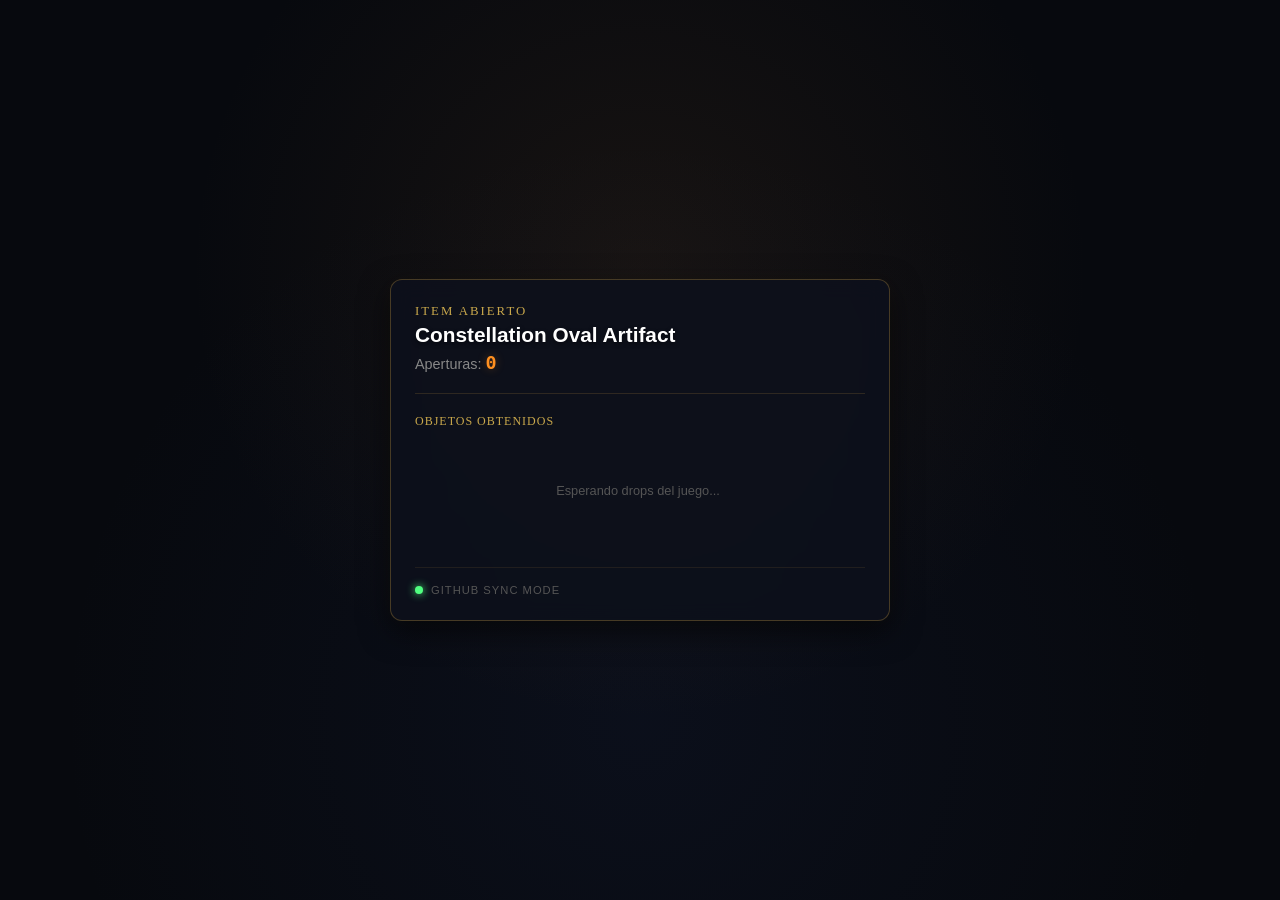
==== commit d4deb1c2: "Update index.html" ====
--- a/tracker/index.html
+++ b/tracker/index.html
@@ -8,11 +8,10 @@
 <script>
   // ======================================================
   // CONFIGURACIÓN DE SERVIDOR
-  // Cambia SERVER_BASE si tu Ngrok cambia de dominio
   // Cambia IMG_BASE si mueves las imágenes a otro servidor
   // ======================================================
-  const SERVER_BASE = 'https://backtalk-aluminum-diaphragm.ngrok-free.dev';
-  const IMG_BASE    = 'https://rolawiki.org/tracker/data';
+  const GIST_ID  = '232d0bb34f0ad621b7afa175eee85b8d';
+  const IMG_BASE = 'https://rolawiki.org/tracker/data';
 </script>
 <style>
   :root {
@@ -461,12 +460,18 @@
   }
 
   function pollBoxTracker() {
-    fetch(`${SERVER_BASE}/api/box_tracker`, {
-      headers: { 'ngrok-skip-browser-warning': '1' }
-    })
+    fetch(`https://api.github.com/gists/${GIST_ID}?t=${new Date().getTime()}`)
       .then(r => r.json())
-      .then(renderBoxTracker)
-      .catch(() => {});
+      .then(apiData => {
+         if (apiData.files && apiData.files['ro_box_tracker.json']) {
+            const rawContent = apiData.files['ro_box_tracker.json'].content;
+            if (rawContent) {
+               const parsedData = JSON.parse(rawContent);
+               renderBoxTracker(parsedData);
+            }
+         }
+      })
+      .catch(e => console.log("Error leyendo Gist:", e));
   }
 
   // === MODAL: MOSTRAR PERSONAJES ===
@@ -517,37 +522,14 @@
 
   // === STATUS ===
   function pollStatus() {
-    fetch(`${SERVER_BASE}/api/status`, {
-      headers: { 'ngrok-skip-browser-warning': '1' }
-    })
-      .then(r => r.json())
-      .then(d => {
-        if (d.connected) {
-          dotEl.classList.add('on');
-          statusTx.textContent = `Online (P: ${d.port})`;
-        } else {
-          dotEl.classList.remove('on');
-          statusTx.textContent = 'Desconectado';
-        }
-      })
-      .catch(() => {});
-  }
-
-  // === SSE ===
-  function connectSSE() {
-    const url = `${SERVER_BASE}/api/stream`;
-    const es  = new EventSource(url);
-    es.onopen    = () => { pollBoxTracker(); };
-    es.onmessage = () => { pollBoxTracker(); };
-    es.onerror   = () => { es.close(); setTimeout(connectSSE, 3000); };
+    document.getElementById('status-dot').classList.add('on');
+    document.getElementById('status-text').textContent = 'GitHub Sync Mode';
   }
 
   // Init
-  connectSSE();
   pollBoxTracker();
   pollStatus();
-  setInterval(pollStatus,      5000);
-  setInterval(pollBoxTracker,  4000);
+  setInterval(pollBoxTracker, 10000); // Polling cada 10 segs para evitar rate limits
 </script>
 </body>
 </html>
